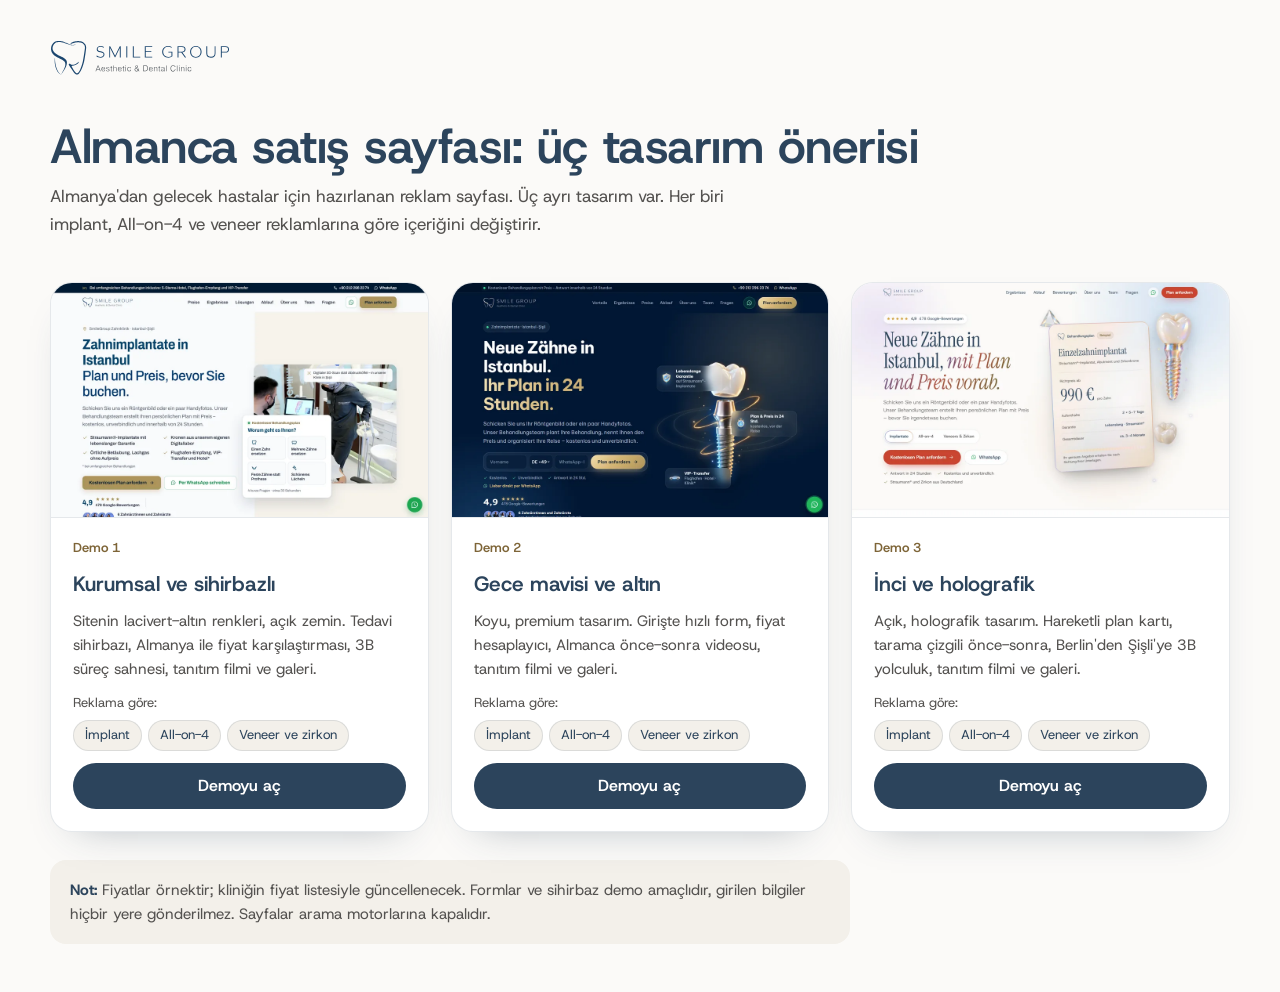
==== index.html @ 8e289e93 "SmileGroup Almanca satış sayfası: 3 demo ve giriş sayfası Co-Authored-By: Claude Opus 5.5 <noreply@a" ====
<!doctype html>
<html lang="tr">
<head>
<meta charset="utf-8">
<meta name="viewport" content="width=device-width, initial-scale=1">
<title>SmileGroup · Almanca satış sayfası demoları</title>
<meta name="robots" content="noindex, nofollow">
<link rel="icon" href="demo/assets/img/favicon.svg" type="image/svg+xml">
<link rel="preconnect" href="https://fonts.googleapis.com">
<link rel="preconnect" href="https://fonts.gstatic.com" crossorigin>
<link rel="stylesheet" href="https://fonts.googleapis.com/css2?family=Host+Grotesk:wght@400;500;600&display=swap">
<style>
:root{--lacivert:#2C445C;--altin:#A58753;--altin-koyu:#7E6538;--bej:#F3F0EA;--zemin:#FBFAF8;--metin:#545250;--cizgi:rgba(44,68,92,.12)}
*{box-sizing:border-box}
body{margin:0;background:var(--zemin);color:var(--metin);font-family:'Host Grotesk','Helvetica Neue',Helvetica,Arial,sans-serif;line-height:1.6}
.sar{width:min(100% - 32px,1180px);margin-inline:auto}
header{padding:40px 0 8px}
header img{width:180px;height:auto;display:block}
h1{margin:36px 0 10px;color:var(--lacivert);font-size:clamp(1.9rem,1.2rem + 2.4vw,3rem);line-height:1.12;font-weight:600;letter-spacing:-.01em}
.giris{max-width:62ch;font-size:1.0625rem;margin:0}
.kartlar{display:grid;grid-template-columns:repeat(3,minmax(0,1fr));gap:22px;margin:44px 0 28px}
.kart{display:flex;flex-direction:column;background:#fff;border:1px solid var(--cizgi);border-radius:22px;overflow:hidden;box-shadow:0 18px 40px -26px rgba(44,68,92,.4);transition:transform .35s cubic-bezier(.2,.8,.2,1),box-shadow .35s}
.kart:hover{transform:translateY(-4px);box-shadow:0 28px 56px -28px rgba(44,68,92,.5)}
.kart>a{display:block}
.kart img{display:block;width:100%;height:auto;aspect-ratio:16/10;object-fit:cover;object-position:top;border-bottom:1px solid var(--cizgi)}
.kart__icerik{display:flex;flex-direction:column;gap:12px;padding:20px 22px 22px;flex:1}
.kart__no{font-size:.8125rem;font-weight:600;color:var(--altin-koyu)}
.kart h2{margin:0;color:var(--lacivert);font-size:1.3rem;line-height:1.25;font-weight:600}
.kart p{margin:0;font-size:.9375rem}
.dugme{display:inline-flex;align-items:center;justify-content:center;gap:8px;margin-top:auto;min-height:46px;padding:10px 18px;border-radius:999px;background:var(--lacivert);color:#fff;text-decoration:none;font-weight:600;transition:background-color .2s}
.dugme:hover{background:#1E3245}
.varyant{display:flex;flex-wrap:wrap;gap:6px;font-size:.8125rem}
.varyant span{width:100%;color:var(--metin)}
.varyant a{padding:4px 11px;border-radius:999px;border:1px solid var(--cizgi);color:var(--lacivert);text-decoration:none;background:var(--bej)}
.varyant a:hover{border-color:var(--altin)}
.not{margin:0 0 48px;padding:18px 20px;border-radius:16px;background:var(--bej);font-size:.9375rem;max-width:80ch}
.not b{color:var(--lacivert)}
@media (max-width:960px){.kartlar{grid-template-columns:1fr;max-width:560px}}
</style>
</head>
<body>
<header class="sar"><img src="demo/assets/img/logo.svg" alt="SmileGroup" width="180" height="36"></header>
<main class="sar">
  <h1>Almanca satış sayfası: üç tasarım önerisi</h1>
  <p class="giris">Almanya'dan gelecek hastalar için hazırlanan reklam sayfası. Üç ayrı tasarım var. Her biri implant, All-on-4 ve veneer reklamlarına göre içeriğini değiştirir.</p>
  <div class="kartlar">
    <article class="kart">
      <a href="demo/" aria-label="Demo 1'i aç"><img src="onizleme/demo-1.webp" alt="Demo 1 açılış ekranı" width="960" height="600"></a>
      <div class="kart__icerik">
        <span class="kart__no">Demo 1</span>
        <h2>Kurumsal ve sihirbazlı</h2>
        <p>Sitenin lacivert-altın renkleri, açık zemin. Tedavi sihirbazı, Almanya ile fiyat karşılaştırması, 3B süreç sahnesi, tanıtım filmi ve galeri.</p>
        <div class="varyant"><span>Reklama göre:</span><a href="demo/?t=implantate">İmplant</a><a href="demo/?t=all-on-4">All-on-4</a><a href="demo/?t=aesthetik">Veneer ve zirkon</a></div>
        <a class="dugme" href="demo/">Demoyu aç</a>
      </div>
    </article>
    <article class="kart">
      <a href="demo-2/" aria-label="Demo 2'yi aç"><img src="onizleme/demo-2.webp" alt="Demo 2 açılış ekranı" width="960" height="600"></a>
      <div class="kart__icerik">
        <span class="kart__no">Demo 2</span>
        <h2>Gece mavisi ve altın</h2>
        <p>Koyu, premium tasarım. Girişte hızlı form, fiyat hesaplayıcı, Almanca önce-sonra videosu, tanıtım filmi ve galeri.</p>
        <div class="varyant"><span>Reklama göre:</span><a href="demo-2/?t=implantate">İmplant</a><a href="demo-2/?t=all-on-4">All-on-4</a><a href="demo-2/?t=aesthetik">Veneer ve zirkon</a></div>
        <a class="dugme" href="demo-2/">Demoyu aç</a>
      </div>
    </article>
    <article class="kart">
      <a href="demo-3/" aria-label="Demo 3'ü aç"><img src="onizleme/demo-3.webp" alt="Demo 3 açılış ekranı" width="960" height="600"></a>
      <div class="kart__icerik">
        <span class="kart__no">Demo 3</span>
        <h2>İnci ve holografik</h2>
        <p>Açık, holografik tasarım. Hareketli plan kartı, tarama çizgili önce-sonra, Berlin'den Şişli'ye 3B yolculuk, tanıtım filmi ve galeri.</p>
        <div class="varyant"><span>Reklama göre:</span><a href="demo-3/?t=implantate">İmplant</a><a href="demo-3/?t=all-on-4">All-on-4</a><a href="demo-3/?t=aesthetik">Veneer ve zirkon</a></div>
        <a class="dugme" href="demo-3/">Demoyu aç</a>
      </div>
    </article>
  </div>
  <p class="not"><b>Not:</b> Fiyatlar örnektir; kliniğin fiyat listesiyle güncellenecek. Formlar ve sihirbaz demo amaçlıdır, girilen bilgiler hiçbir yere gönderilmez. Sayfalar arama motorlarına kapalıdır.</p>
</main>
</body>
</html>
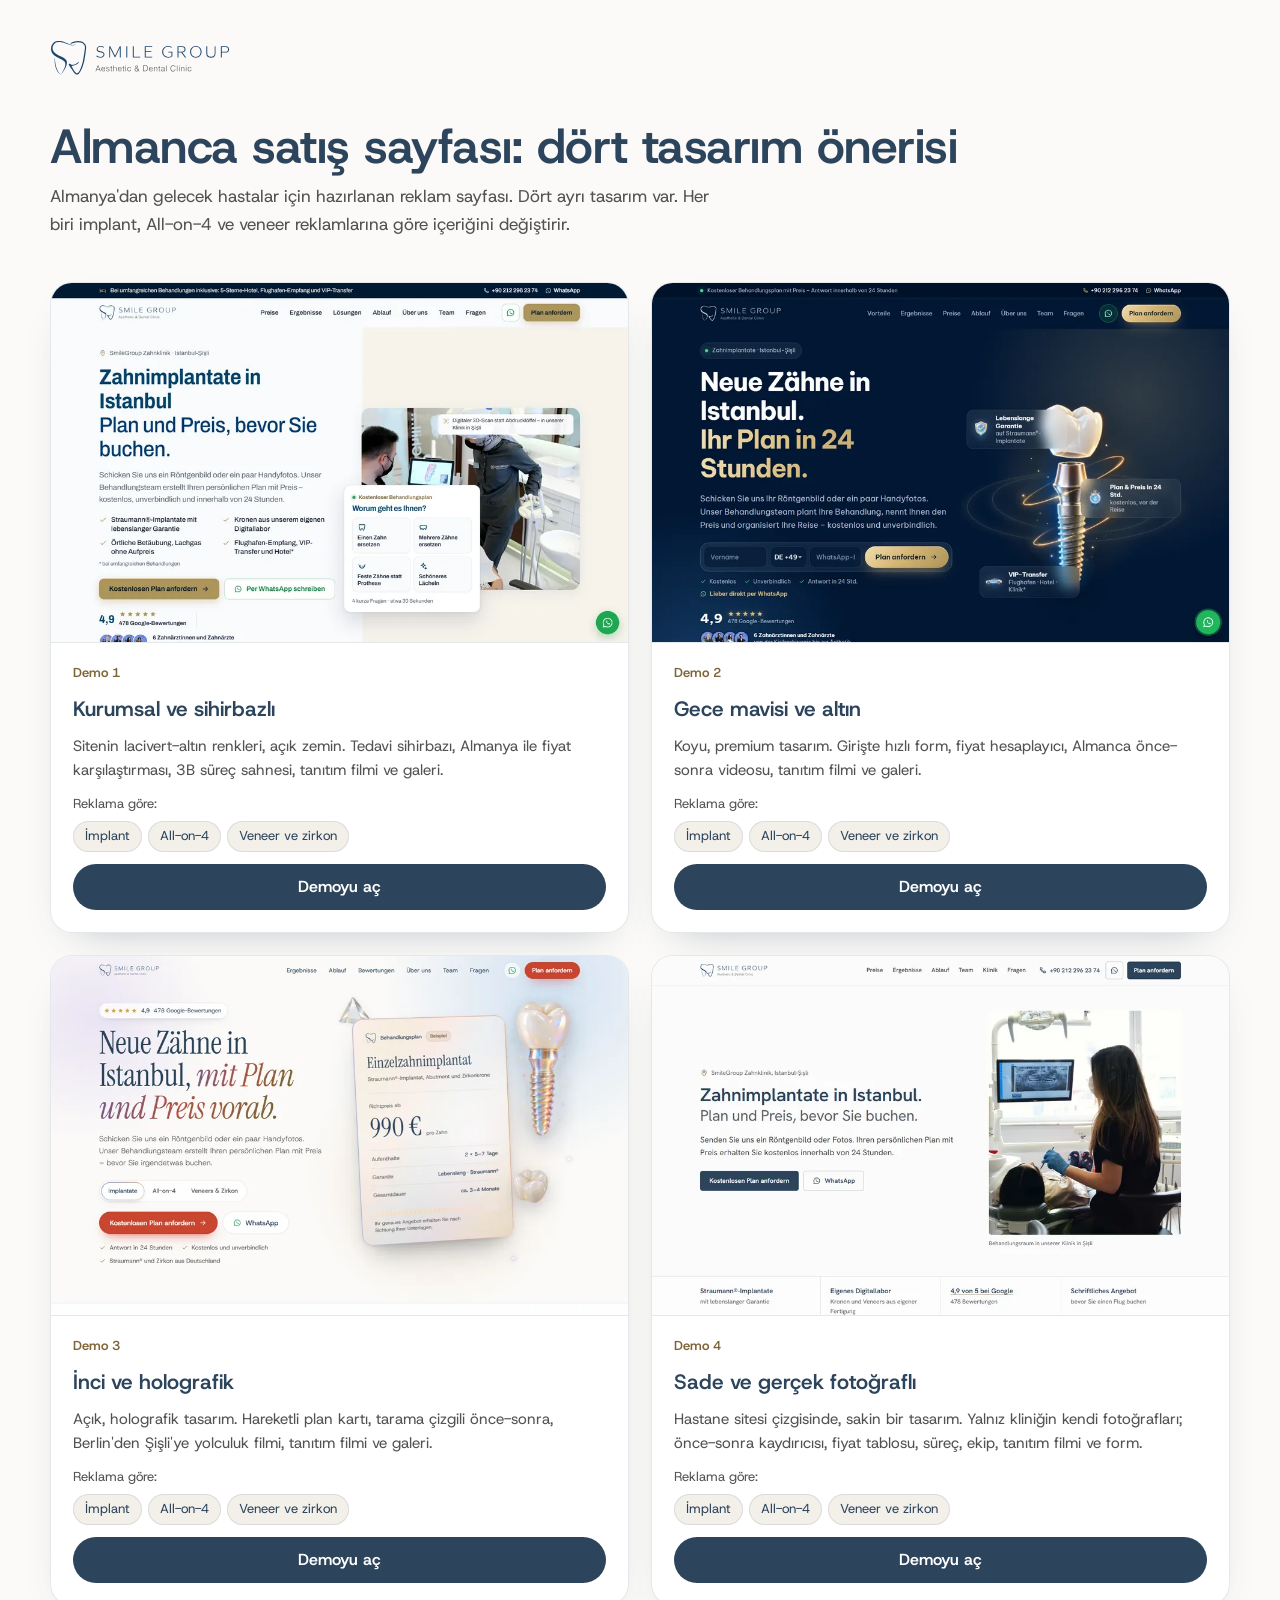
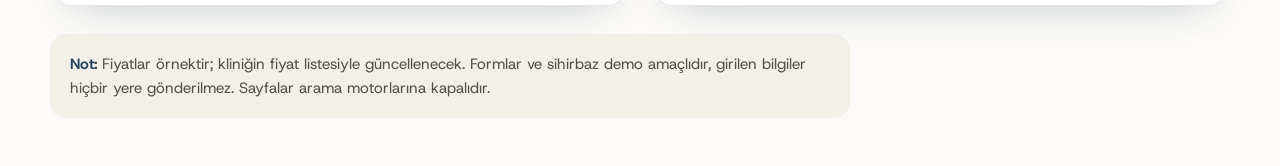
==== commit 89e2fd66: "Demo 4: gerçek fotoğraflı sade sürüm, giriş sayfasına dördüncü kart Müşteri ilk üç demoyu "çok suni"" ====
--- a/index.html
+++ b/index.html
@@ -18,7 +18,7 @@
 header img{width:180px;height:auto;display:block}
 h1{margin:36px 0 10px;color:var(--lacivert);font-size:clamp(1.9rem,1.2rem + 2.4vw,3rem);line-height:1.12;font-weight:600;letter-spacing:-.01em}
 .giris{max-width:62ch;font-size:1.0625rem;margin:0}
-.kartlar{display:grid;grid-template-columns:repeat(3,minmax(0,1fr));gap:22px;margin:44px 0 28px}
+.kartlar{display:grid;grid-template-columns:repeat(2,minmax(0,1fr));gap:22px;margin:44px 0 28px}
 .kart{display:flex;flex-direction:column;background:#fff;border:1px solid var(--cizgi);border-radius:22px;overflow:hidden;box-shadow:0 18px 40px -26px rgba(44,68,92,.4);transition:transform .35s cubic-bezier(.2,.8,.2,1),box-shadow .35s}
 .kart:hover{transform:translateY(-4px);box-shadow:0 28px 56px -28px rgba(44,68,92,.5)}
 .kart>a{display:block}
@@ -41,8 +41,8 @@
 <body>
 <header class="sar"><img src="demo/assets/img/logo.svg" alt="SmileGroup" width="180" height="36"></header>
 <main class="sar">
-  <h1>Almanca satış sayfası: üç tasarım önerisi</h1>
-  <p class="giris">Almanya'dan gelecek hastalar için hazırlanan reklam sayfası. Üç ayrı tasarım var. Her biri implant, All-on-4 ve veneer reklamlarına göre içeriğini değiştirir.</p>
+  <h1>Almanca satış sayfası: dört tasarım önerisi</h1>
+  <p class="giris">Almanya'dan gelecek hastalar için hazırlanan reklam sayfası. Dört ayrı tasarım var. Her biri implant, All-on-4 ve veneer reklamlarına göre içeriğini değiştirir.</p>
   <div class="kartlar">
     <article class="kart">
       <a href="demo/" aria-label="Demo 1'i aç"><img src="onizleme/demo-1.webp" alt="Demo 1 açılış ekranı" width="960" height="600"></a>
@@ -69,9 +69,19 @@
       <div class="kart__icerik">
         <span class="kart__no">Demo 3</span>
         <h2>İnci ve holografik</h2>
-        <p>Açık, holografik tasarım. Hareketli plan kartı, tarama çizgili önce-sonra, Berlin'den Şişli'ye 3B yolculuk, tanıtım filmi ve galeri.</p>
+        <p>Açık, holografik tasarım. Hareketli plan kartı, tarama çizgili önce-sonra, Berlin'den Şişli'ye yolculuk filmi, tanıtım filmi ve galeri.</p>
         <div class="varyant"><span>Reklama göre:</span><a href="demo-3/?t=implantate">İmplant</a><a href="demo-3/?t=all-on-4">All-on-4</a><a href="demo-3/?t=aesthetik">Veneer ve zirkon</a></div>
         <a class="dugme" href="demo-3/">Demoyu aç</a>
+      </div>
+    </article>
+    <article class="kart">
+      <a href="demo-4/" aria-label="Demo 4'ü aç"><img src="onizleme/demo-4.webp" alt="Demo 4 açılış ekranı" width="960" height="600"></a>
+      <div class="kart__icerik">
+        <span class="kart__no">Demo 4</span>
+        <h2>Sade ve gerçek fotoğraflı</h2>
+        <p>Hastane sitesi çizgisinde, sakin bir tasarım. Yalnız kliniğin kendi fotoğrafları; önce-sonra kaydırıcısı, fiyat tablosu, süreç, ekip, tanıtım filmi ve form.</p>
+        <div class="varyant"><span>Reklama göre:</span><a href="demo-4/?t=implantate">İmplant</a><a href="demo-4/?t=all-on-4">All-on-4</a><a href="demo-4/?t=aesthetik">Veneer ve zirkon</a></div>
+        <a class="dugme" href="demo-4/">Demoyu aç</a>
       </div>
     </article>
   </div>
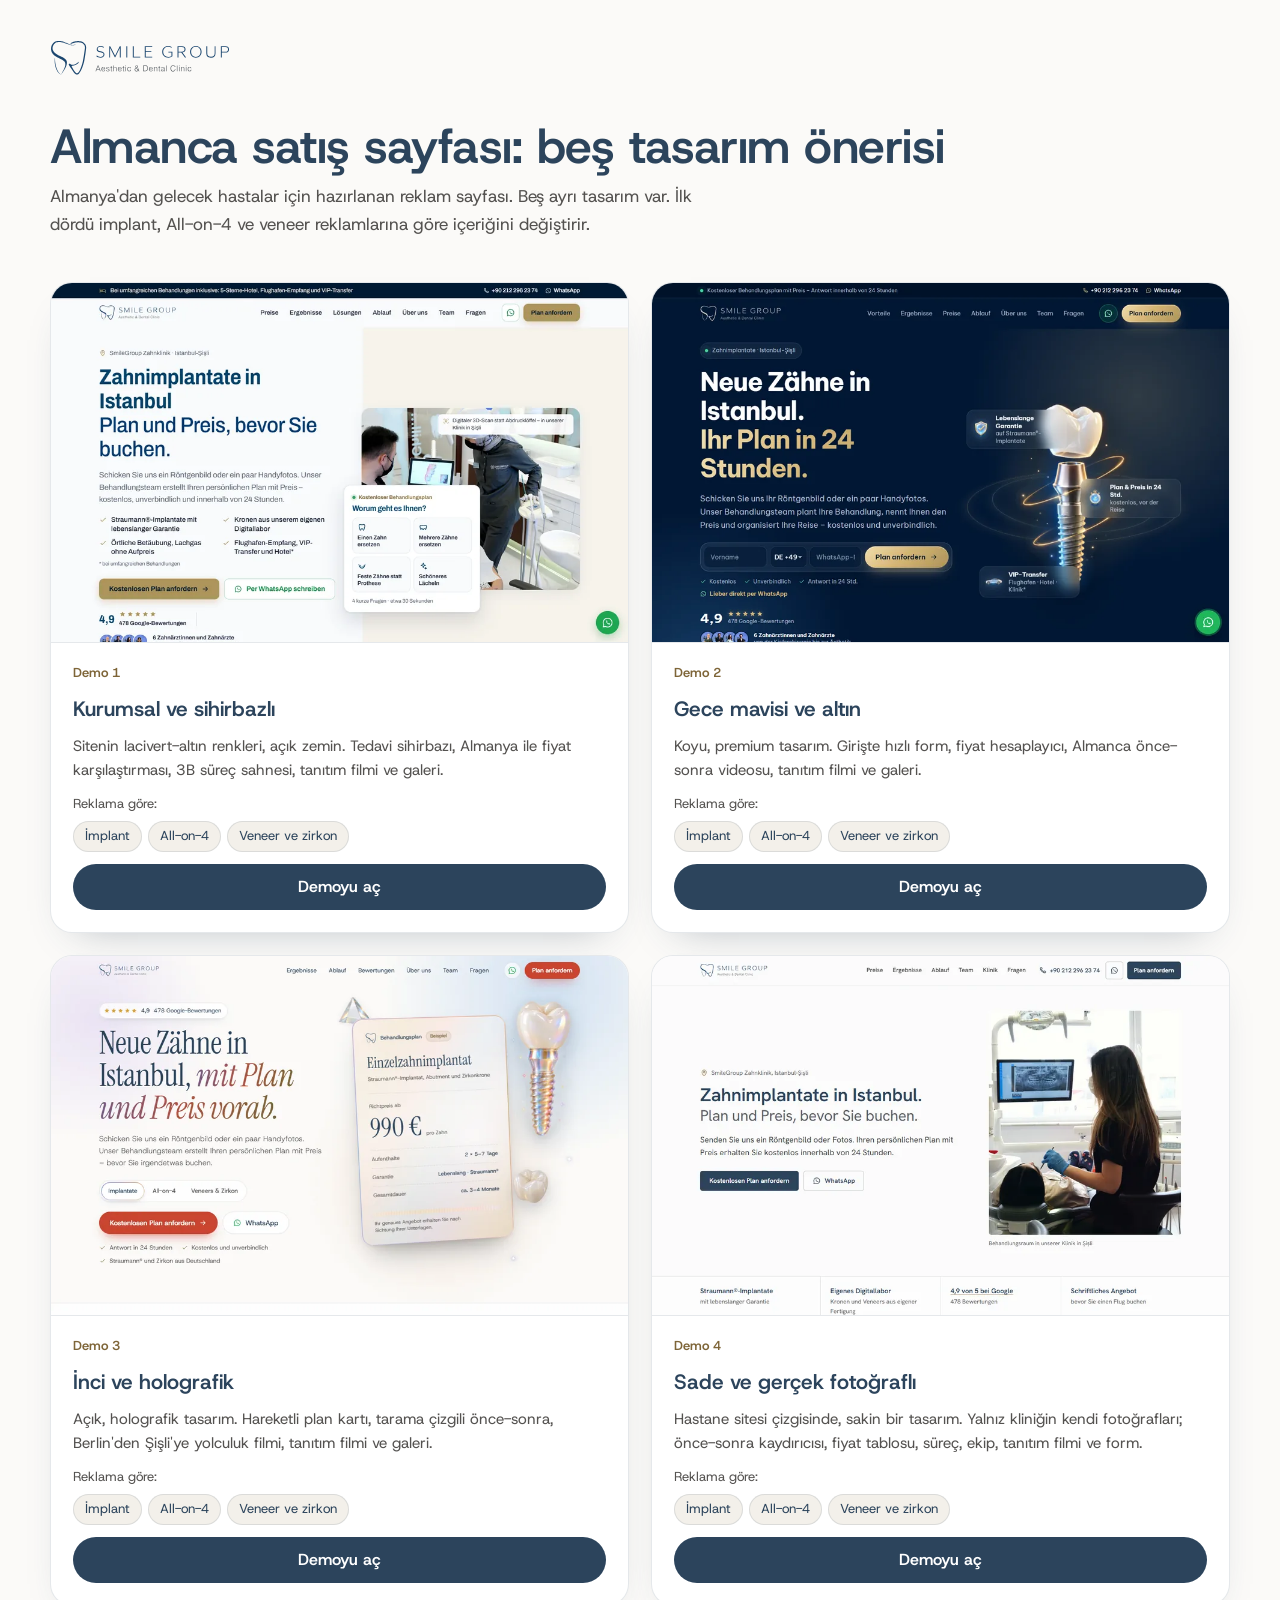
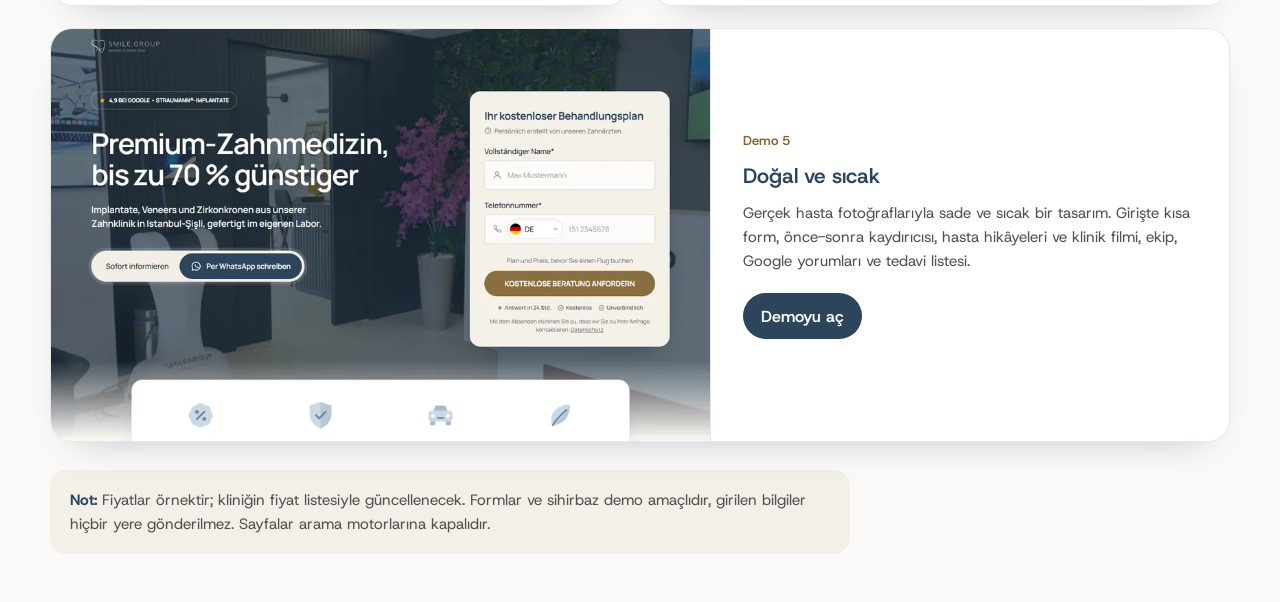
==== commit addf0bcf: "Demo 5: gerçek fotoğraflı doğal sürüm, giriş sayfasına beşinci kart Co-Authored-By: Claude Opus 5.5 " ====
--- a/index.html
+++ b/index.html
@@ -35,14 +35,22 @@
 .varyant a:hover{border-color:var(--altin)}
 .not{margin:0 0 48px;padding:18px 20px;border-radius:16px;background:var(--bej);font-size:.9375rem;max-width:80ch}
 .not b{color:var(--lacivert)}
+.kart--genis{grid-column:1/-1}
+@media (min-width:961px){
+  .kart--genis{flex-direction:row;align-items:stretch}
+  .kart--genis>a{flex:0 0 56%}
+  .kart--genis img{border-bottom:0;border-right:1px solid var(--cizgi)}
+  .kart--genis .kart__icerik{justify-content:center;padding:28px 32px}
+  .kart--genis .dugme{margin-top:8px;align-self:flex-start}
+}
 @media (max-width:960px){.kartlar{grid-template-columns:1fr;max-width:560px}}
 </style>
 </head>
 <body>
 <header class="sar"><img src="demo/assets/img/logo.svg" alt="SmileGroup" width="180" height="36"></header>
 <main class="sar">
-  <h1>Almanca satış sayfası: dört tasarım önerisi</h1>
-  <p class="giris">Almanya'dan gelecek hastalar için hazırlanan reklam sayfası. Dört ayrı tasarım var. Her biri implant, All-on-4 ve veneer reklamlarına göre içeriğini değiştirir.</p>
+  <h1>Almanca satış sayfası: beş tasarım önerisi</h1>
+  <p class="giris">Almanya'dan gelecek hastalar için hazırlanan reklam sayfası. Beş ayrı tasarım var. İlk dördü implant, All-on-4 ve veneer reklamlarına göre içeriğini değiştirir.</p>
   <div class="kartlar">
     <article class="kart">
       <a href="demo/" aria-label="Demo 1'i aç"><img src="onizleme/demo-1.webp" alt="Demo 1 açılış ekranı" width="960" height="600"></a>
@@ -84,6 +92,15 @@
         <a class="dugme" href="demo-4/">Demoyu aç</a>
       </div>
     </article>
+    <article class="kart kart--genis">
+      <a href="demo-5/" aria-label="Demo 5'i aç"><img src="onizleme/demo-5.webp" alt="Demo 5 açılış ekranı" width="960" height="600"></a>
+      <div class="kart__icerik">
+        <span class="kart__no">Demo 5</span>
+        <h2>Doğal ve sıcak</h2>
+        <p>Gerçek hasta fotoğraflarıyla sade ve sıcak bir tasarım. Girişte kısa form, önce-sonra kaydırıcısı, hasta hikâyeleri ve klinik filmi, ekip, Google yorumları ve tedavi listesi.</p>
+        <a class="dugme" href="demo-5/">Demoyu aç</a>
+      </div>
+    </article>
   </div>
   <p class="not"><b>Not:</b> Fiyatlar örnektir; kliniğin fiyat listesiyle güncellenecek. Formlar ve sihirbaz demo amaçlıdır, girilen bilgiler hiçbir yere gönderilmez. Sayfalar arama motorlarına kapalıdır.</p>
 </main>
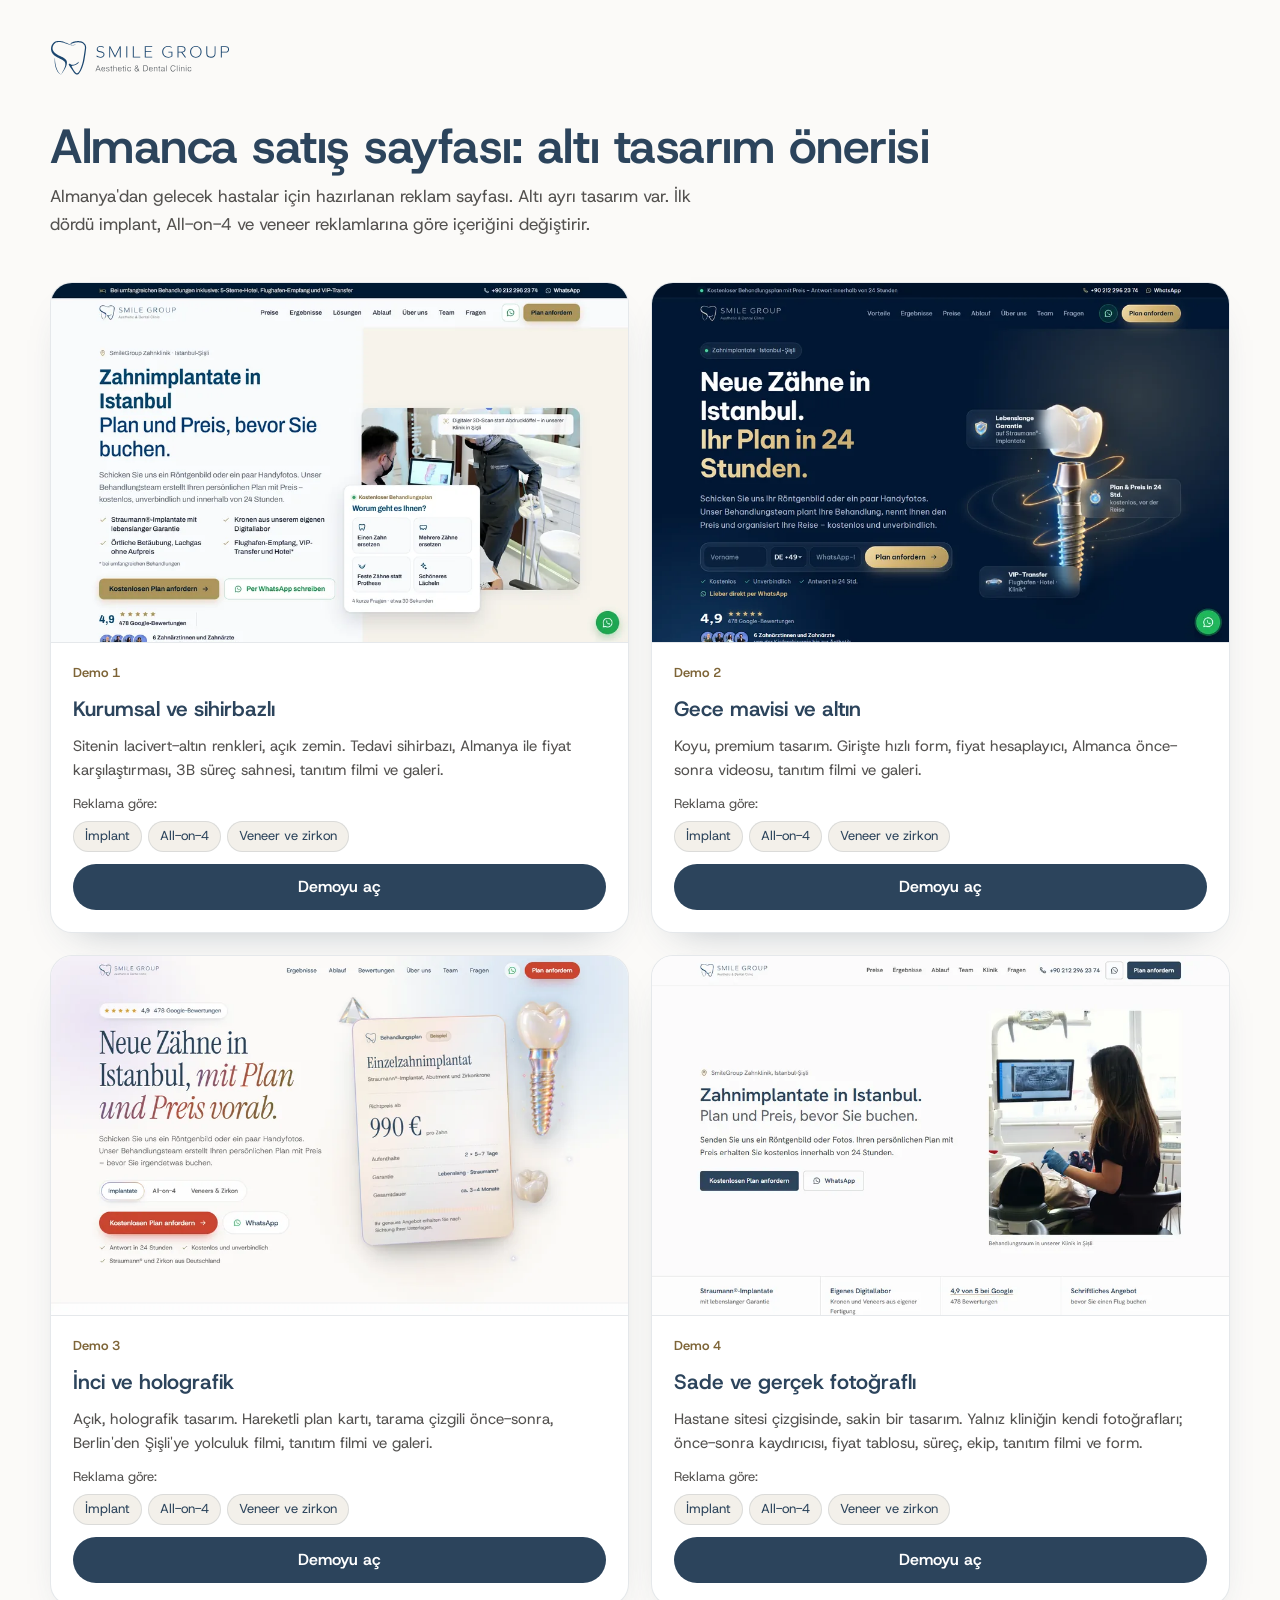
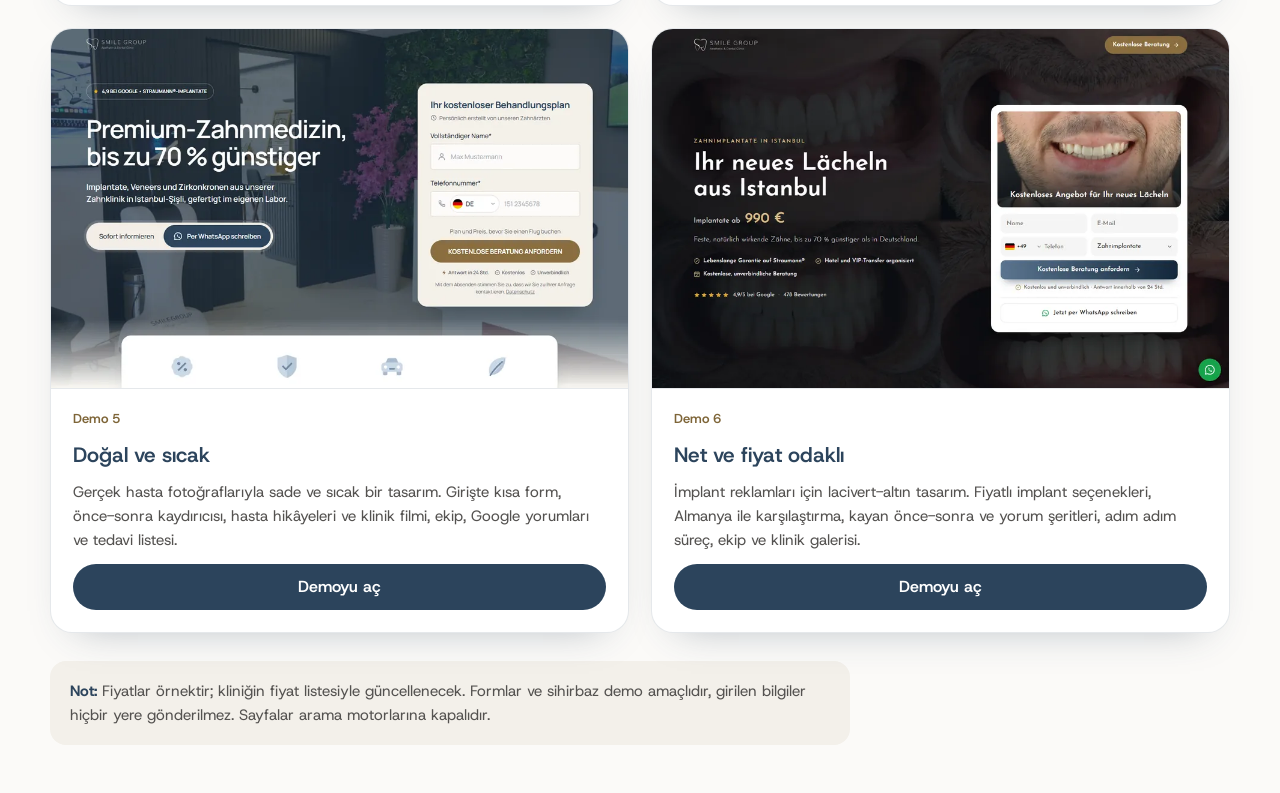
==== commit 7b4b8529: "Demo 6: net ve fiyat odaklı sürüm, giriş sayfası altı kartla 2x3 Co-Authored-By: Claude Opus 5.5 <no" ====
--- a/index.html
+++ b/index.html
@@ -35,22 +35,14 @@
 .varyant a:hover{border-color:var(--altin)}
 .not{margin:0 0 48px;padding:18px 20px;border-radius:16px;background:var(--bej);font-size:.9375rem;max-width:80ch}
 .not b{color:var(--lacivert)}
-.kart--genis{grid-column:1/-1}
-@media (min-width:961px){
-  .kart--genis{flex-direction:row;align-items:stretch}
-  .kart--genis>a{flex:0 0 56%}
-  .kart--genis img{border-bottom:0;border-right:1px solid var(--cizgi)}
-  .kart--genis .kart__icerik{justify-content:center;padding:28px 32px}
-  .kart--genis .dugme{margin-top:8px;align-self:flex-start}
-}
 @media (max-width:960px){.kartlar{grid-template-columns:1fr;max-width:560px}}
 </style>
 </head>
 <body>
 <header class="sar"><img src="demo/assets/img/logo.svg" alt="SmileGroup" width="180" height="36"></header>
 <main class="sar">
-  <h1>Almanca satış sayfası: beş tasarım önerisi</h1>
-  <p class="giris">Almanya'dan gelecek hastalar için hazırlanan reklam sayfası. Beş ayrı tasarım var. İlk dördü implant, All-on-4 ve veneer reklamlarına göre içeriğini değiştirir.</p>
+  <h1>Almanca satış sayfası: altı tasarım önerisi</h1>
+  <p class="giris">Almanya'dan gelecek hastalar için hazırlanan reklam sayfası. Altı ayrı tasarım var. İlk dördü implant, All-on-4 ve veneer reklamlarına göre içeriğini değiştirir.</p>
   <div class="kartlar">
     <article class="kart">
       <a href="demo/" aria-label="Demo 1'i aç"><img src="onizleme/demo-1.webp" alt="Demo 1 açılış ekranı" width="960" height="600"></a>
@@ -92,7 +84,7 @@
         <a class="dugme" href="demo-4/">Demoyu aç</a>
       </div>
     </article>
-    <article class="kart kart--genis">
+    <article class="kart">
       <a href="demo-5/" aria-label="Demo 5'i aç"><img src="onizleme/demo-5.webp" alt="Demo 5 açılış ekranı" width="960" height="600"></a>
       <div class="kart__icerik">
         <span class="kart__no">Demo 5</span>
@@ -101,6 +93,15 @@
         <a class="dugme" href="demo-5/">Demoyu aç</a>
       </div>
     </article>
+    <article class="kart">
+      <a href="demo-6/" aria-label="Demo 6'yı aç"><img src="onizleme/demo-6.webp" alt="Demo 6 açılış ekranı" width="960" height="600"></a>
+      <div class="kart__icerik">
+        <span class="kart__no">Demo 6</span>
+        <h2>Net ve fiyat odaklı</h2>
+        <p>İmplant reklamları için lacivert-altın tasarım. Fiyatlı implant seçenekleri, Almanya ile karşılaştırma, kayan önce-sonra ve yorum şeritleri, adım adım süreç, ekip ve klinik galerisi.</p>
+        <a class="dugme" href="demo-6/">Demoyu aç</a>
+      </div>
+    </article>
   </div>
   <p class="not"><b>Not:</b> Fiyatlar örnektir; kliniğin fiyat listesiyle güncellenecek. Formlar ve sihirbaz demo amaçlıdır, girilen bilgiler hiçbir yere gönderilmez. Sayfalar arama motorlarına kapalıdır.</p>
 </main>
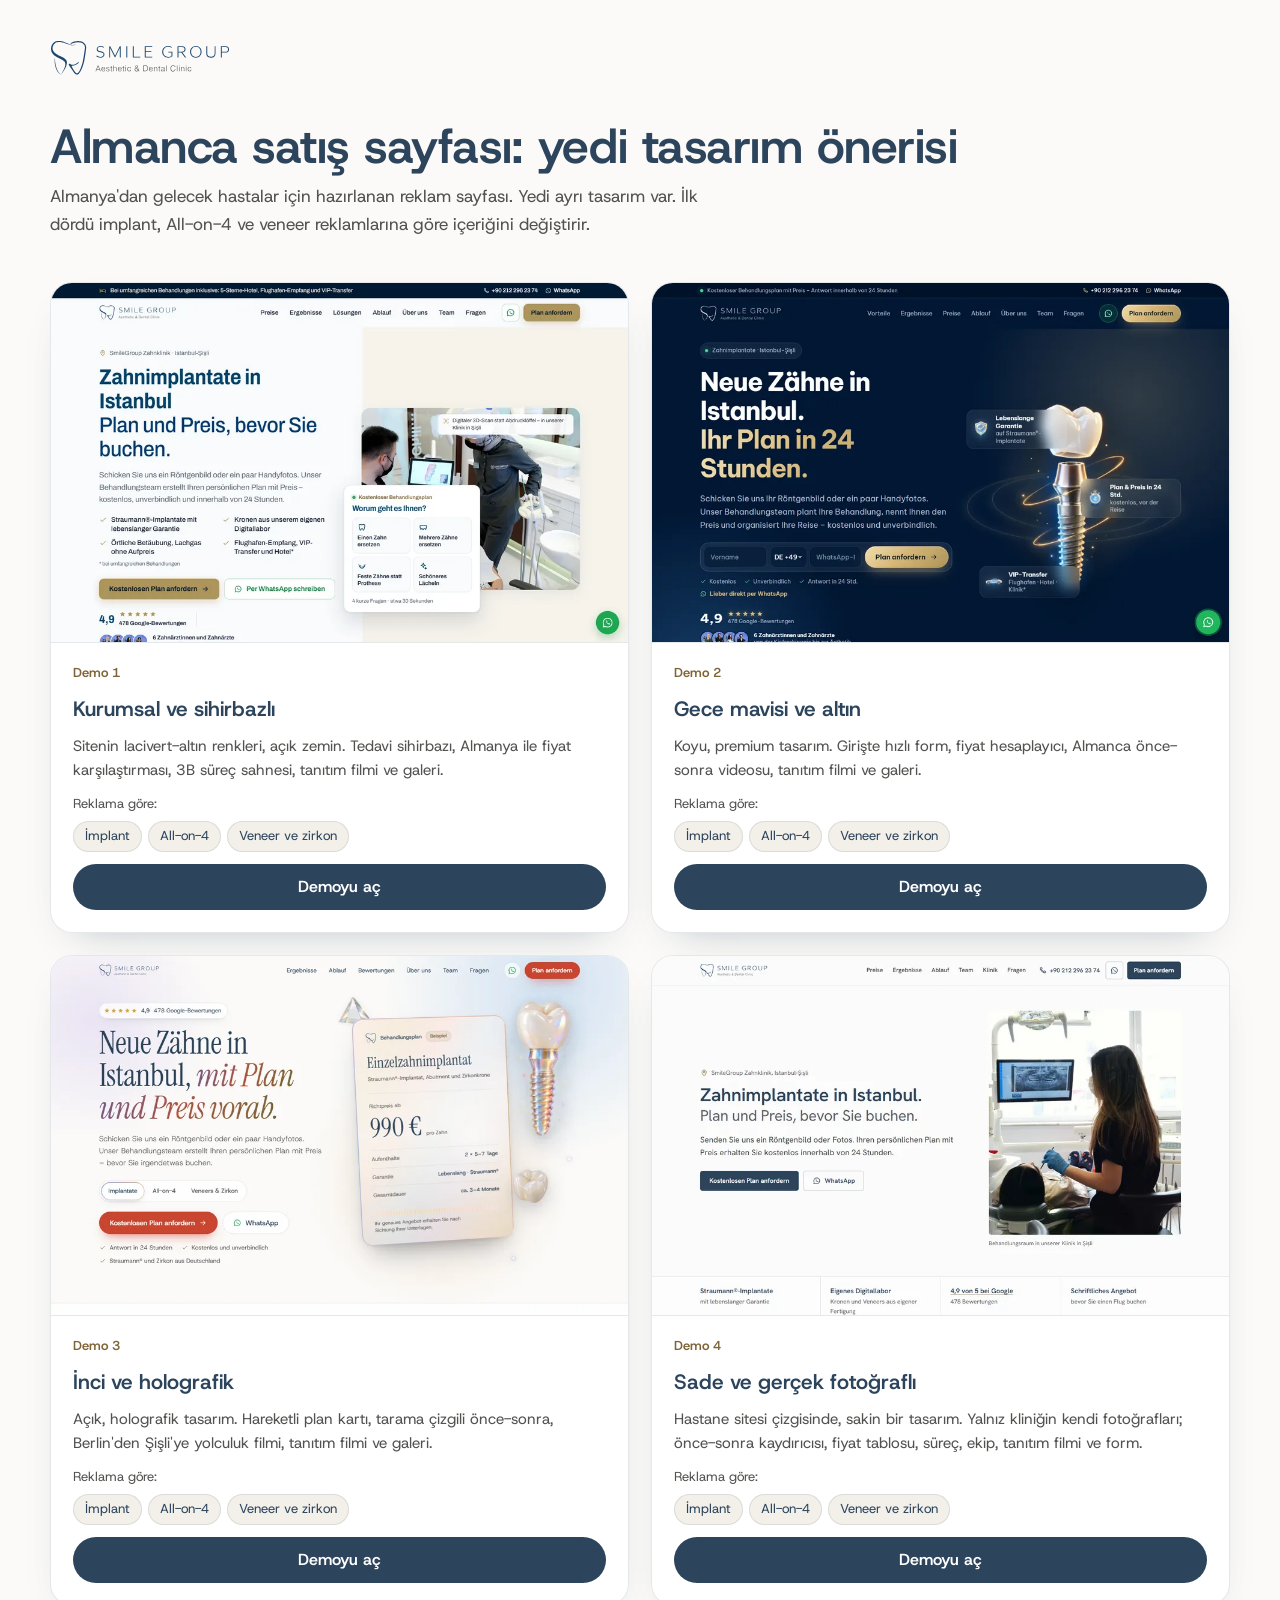
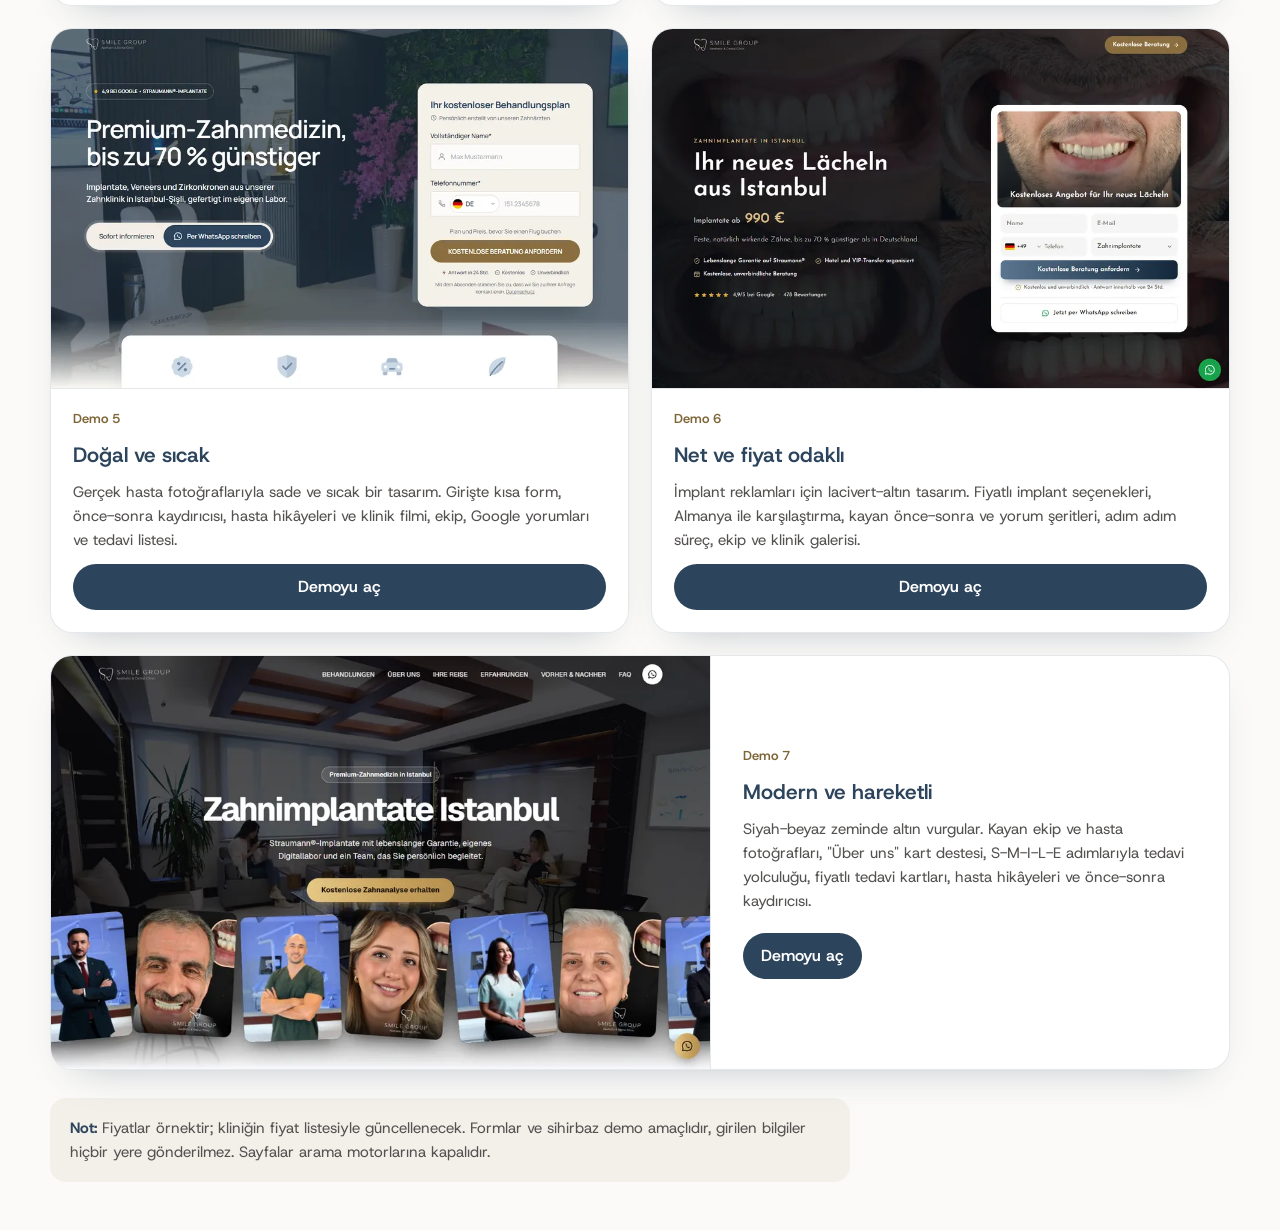
==== commit 19241211: "Demo 7: modern sürüm, giriş sayfasına yedinci kart Co-Authored-By: Claude Opus 5.5 <noreply@anthropi" ====
--- a/index.html
+++ b/index.html
@@ -35,14 +35,22 @@
 .varyant a:hover{border-color:var(--altin)}
 .not{margin:0 0 48px;padding:18px 20px;border-radius:16px;background:var(--bej);font-size:.9375rem;max-width:80ch}
 .not b{color:var(--lacivert)}
+.kart--genis{grid-column:1/-1}
+@media (min-width:961px){
+  .kart--genis{flex-direction:row;align-items:stretch}
+  .kart--genis>a{flex:0 0 56%}
+  .kart--genis img{border-bottom:0;border-right:1px solid var(--cizgi)}
+  .kart--genis .kart__icerik{justify-content:center;padding:28px 32px}
+  .kart--genis .dugme{margin-top:8px;align-self:flex-start}
+}
 @media (max-width:960px){.kartlar{grid-template-columns:1fr;max-width:560px}}
 </style>
 </head>
 <body>
 <header class="sar"><img src="demo/assets/img/logo.svg" alt="SmileGroup" width="180" height="36"></header>
 <main class="sar">
-  <h1>Almanca satış sayfası: altı tasarım önerisi</h1>
-  <p class="giris">Almanya'dan gelecek hastalar için hazırlanan reklam sayfası. Altı ayrı tasarım var. İlk dördü implant, All-on-4 ve veneer reklamlarına göre içeriğini değiştirir.</p>
+  <h1>Almanca satış sayfası: yedi tasarım önerisi</h1>
+  <p class="giris">Almanya'dan gelecek hastalar için hazırlanan reklam sayfası. Yedi ayrı tasarım var. İlk dördü implant, All-on-4 ve veneer reklamlarına göre içeriğini değiştirir.</p>
   <div class="kartlar">
     <article class="kart">
       <a href="demo/" aria-label="Demo 1'i aç"><img src="onizleme/demo-1.webp" alt="Demo 1 açılış ekranı" width="960" height="600"></a>
@@ -102,6 +110,15 @@
         <a class="dugme" href="demo-6/">Demoyu aç</a>
       </div>
     </article>
+    <article class="kart kart--genis">
+      <a href="demo-7/" aria-label="Demo 7'yi aç"><img src="onizleme/demo-7.webp" alt="Demo 7 açılış ekranı" width="960" height="600"></a>
+      <div class="kart__icerik">
+        <span class="kart__no">Demo 7</span>
+        <h2>Modern ve hareketli</h2>
+        <p>Siyah-beyaz zeminde altın vurgular. Kayan ekip ve hasta fotoğrafları, "Über uns" kart destesi, S-M-I-L-E adımlarıyla tedavi yolculuğu, fiyatlı tedavi kartları, hasta hikâyeleri ve önce-sonra kaydırıcısı.</p>
+        <a class="dugme" href="demo-7/">Demoyu aç</a>
+      </div>
+    </article>
   </div>
   <p class="not"><b>Not:</b> Fiyatlar örnektir; kliniğin fiyat listesiyle güncellenecek. Formlar ve sihirbaz demo amaçlıdır, girilen bilgiler hiçbir yere gönderilmez. Sayfalar arama motorlarına kapalıdır.</p>
 </main>
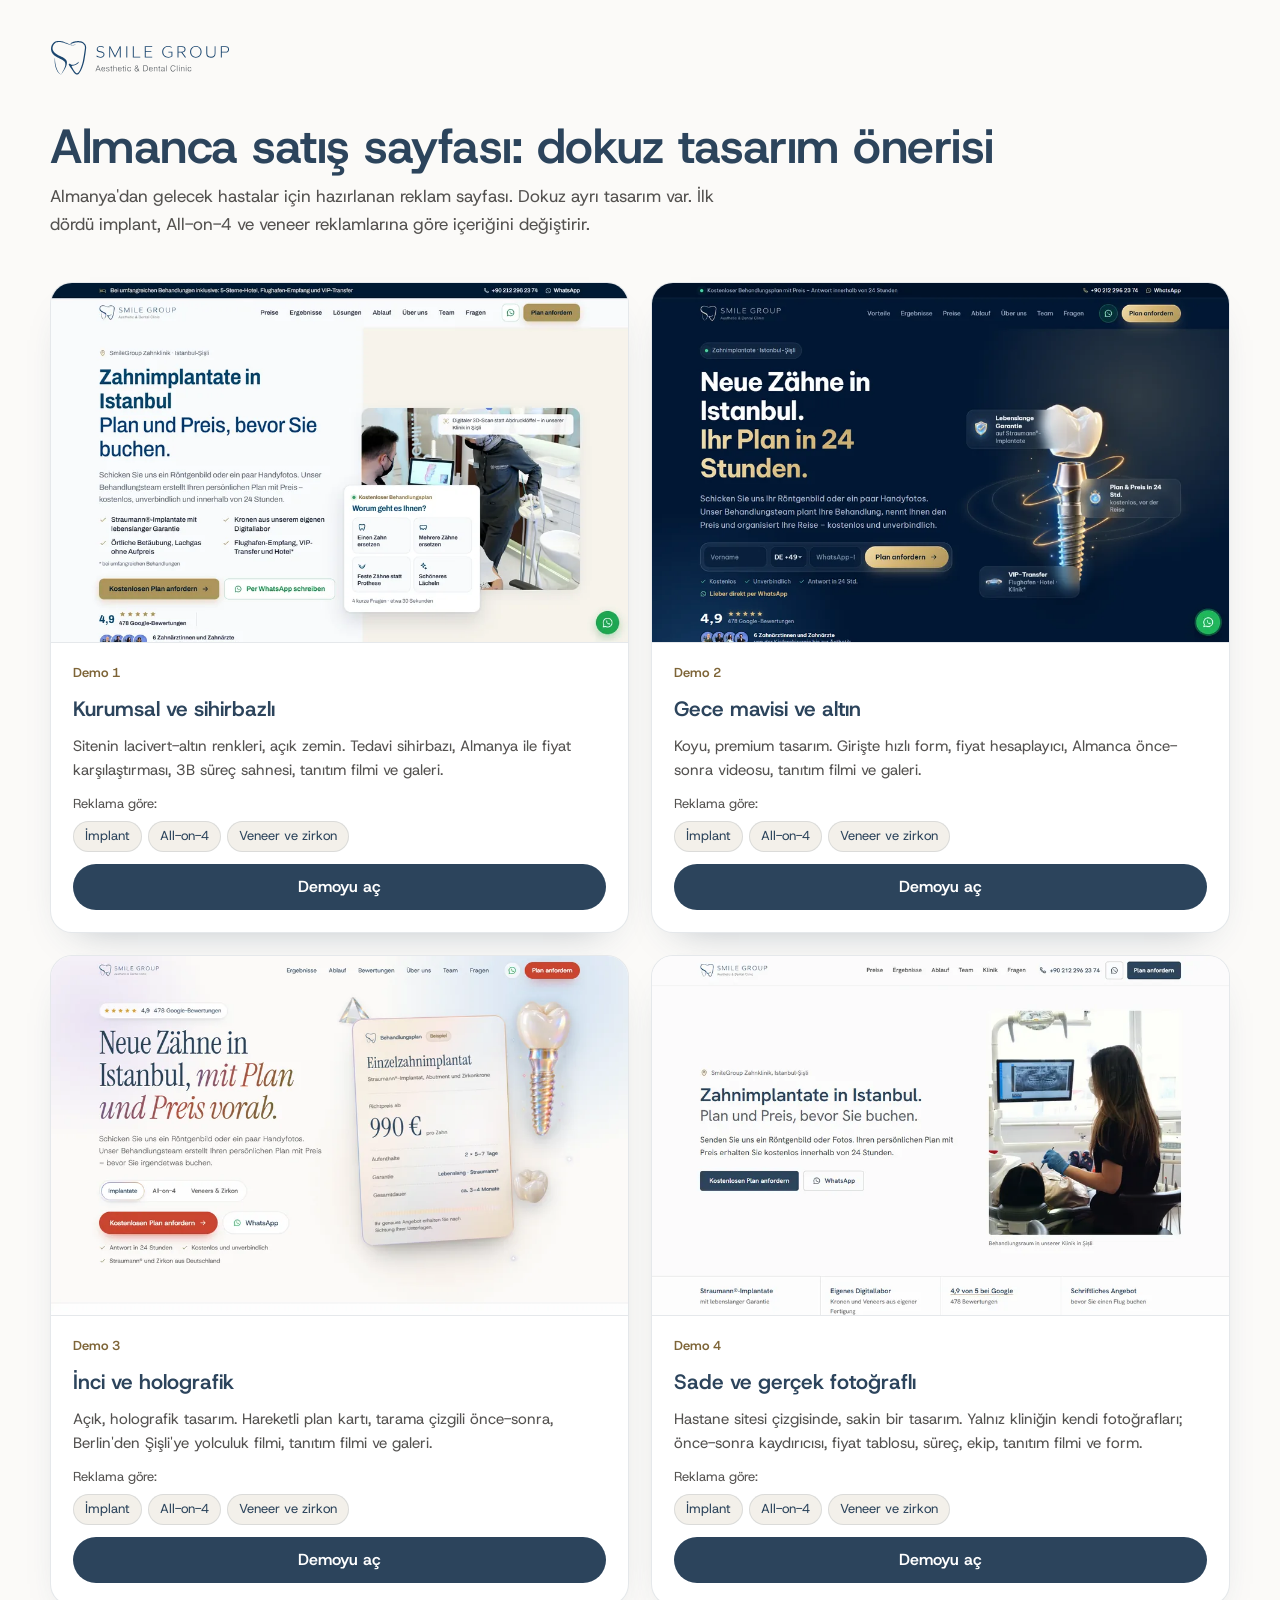
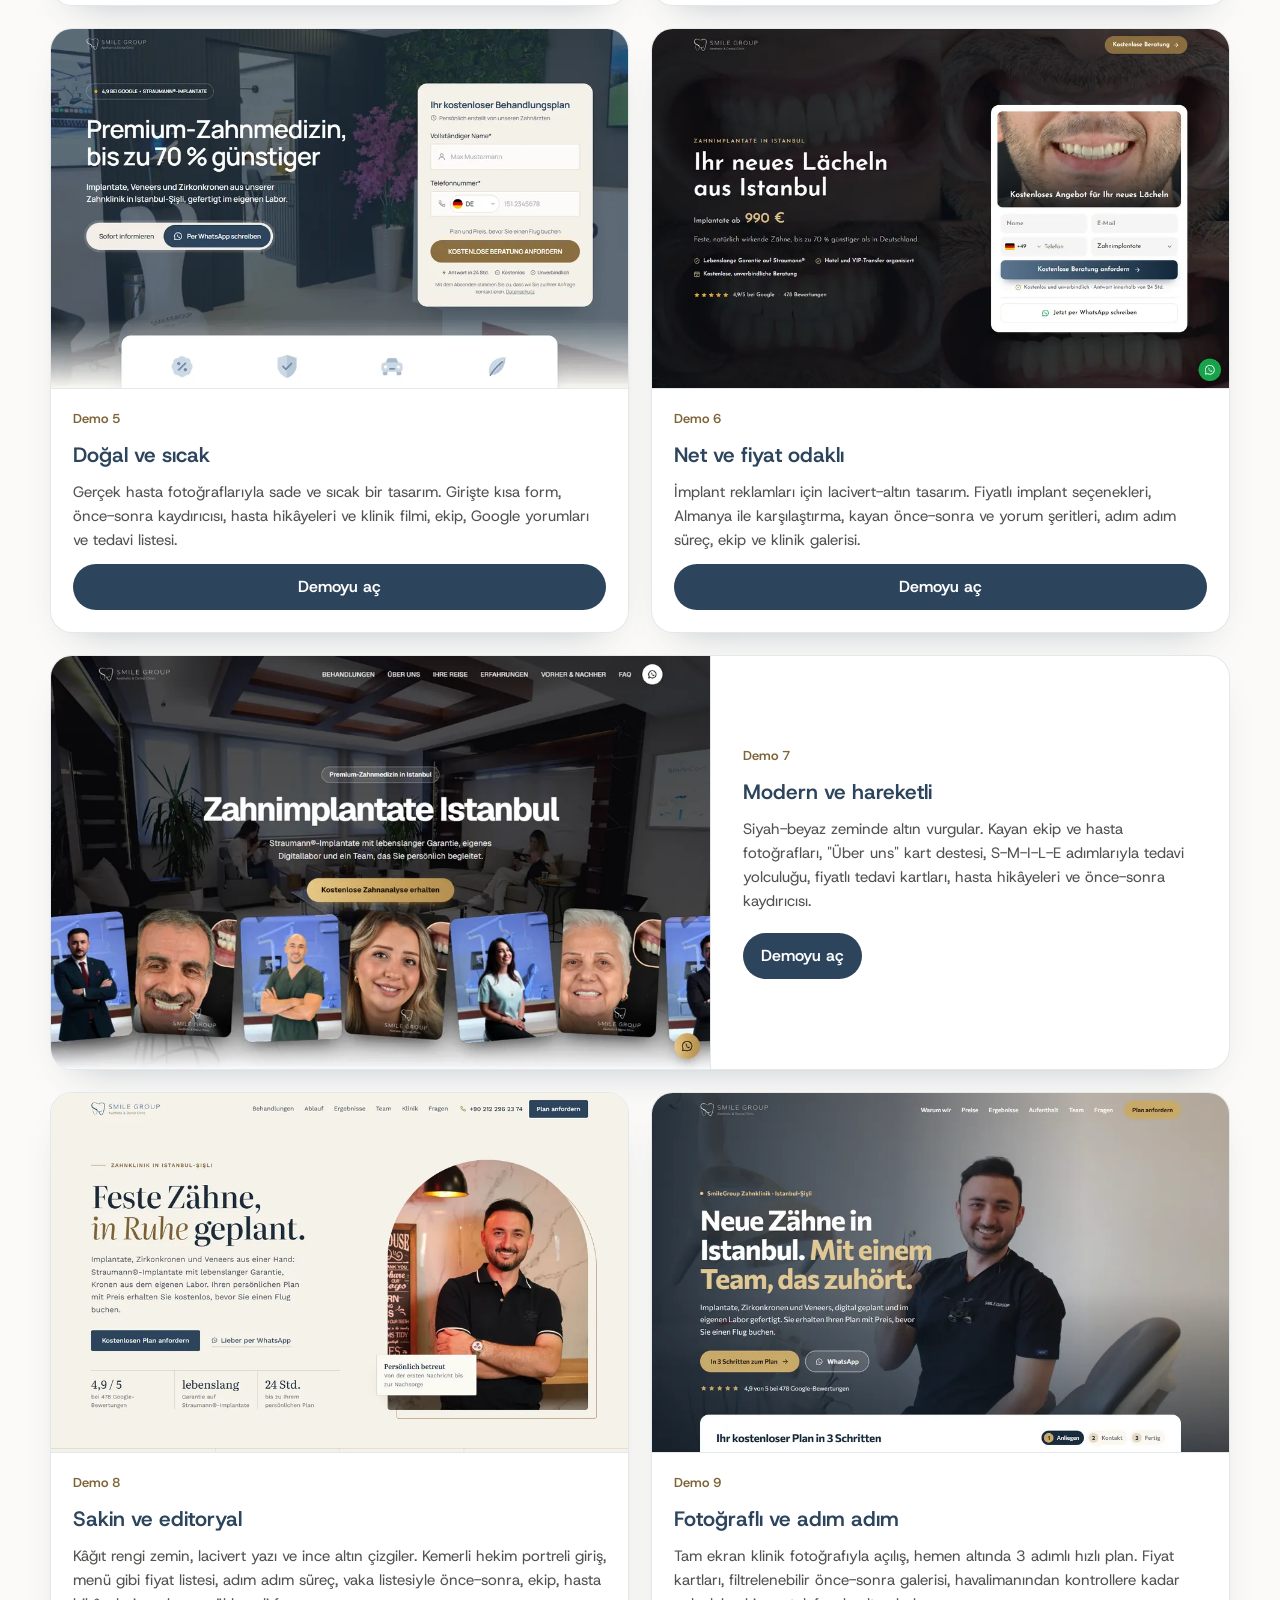
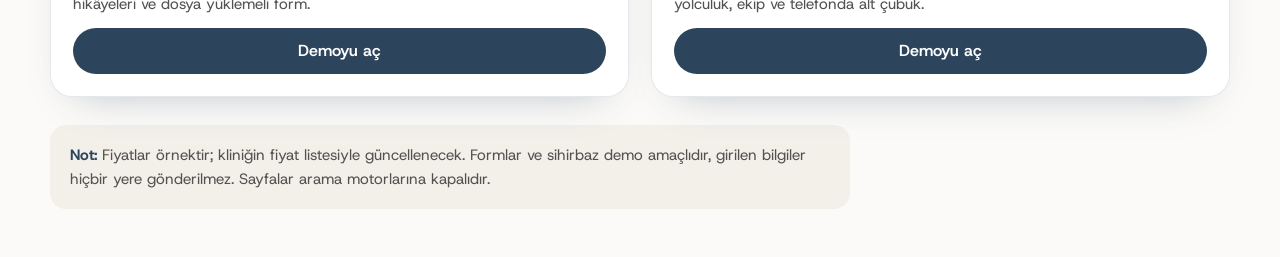
==== commit 5b27b565: "Demo 8 ve 9: sakin editoryal ve fotoğraflı sürüm, giriş sayfası dokuz kartla Co-Authored-By: Claude " ====
--- a/index.html
+++ b/index.html
@@ -49,8 +49,8 @@
 <body>
 <header class="sar"><img src="demo/assets/img/logo.svg" alt="SmileGroup" width="180" height="36"></header>
 <main class="sar">
-  <h1>Almanca satış sayfası: yedi tasarım önerisi</h1>
-  <p class="giris">Almanya'dan gelecek hastalar için hazırlanan reklam sayfası. Yedi ayrı tasarım var. İlk dördü implant, All-on-4 ve veneer reklamlarına göre içeriğini değiştirir.</p>
+  <h1>Almanca satış sayfası: dokuz tasarım önerisi</h1>
+  <p class="giris">Almanya'dan gelecek hastalar için hazırlanan reklam sayfası. Dokuz ayrı tasarım var. İlk dördü implant, All-on-4 ve veneer reklamlarına göre içeriğini değiştirir.</p>
   <div class="kartlar">
     <article class="kart">
       <a href="demo/" aria-label="Demo 1'i aç"><img src="onizleme/demo-1.webp" alt="Demo 1 açılış ekranı" width="960" height="600"></a>
@@ -119,6 +119,24 @@
         <a class="dugme" href="demo-7/">Demoyu aç</a>
       </div>
     </article>
+    <article class="kart">
+      <a href="demo-8/" aria-label="Demo 8'i aç"><img src="onizleme/demo-8.webp" alt="Demo 8 açılış ekranı" width="960" height="600"></a>
+      <div class="kart__icerik">
+        <span class="kart__no">Demo 8</span>
+        <h2>Sakin ve editoryal</h2>
+        <p>Kâğıt rengi zemin, lacivert yazı ve ince altın çizgiler. Kemerli hekim portreli giriş, menü gibi fiyat listesi, adım adım süreç, vaka listesiyle önce-sonra, ekip, hasta hikâyeleri ve dosya yüklemeli form.</p>
+        <a class="dugme" href="demo-8/">Demoyu aç</a>
+      </div>
+    </article>
+    <article class="kart">
+      <a href="demo-9/" aria-label="Demo 9'u aç"><img src="onizleme/demo-9.webp" alt="Demo 9 açılış ekranı" width="960" height="600"></a>
+      <div class="kart__icerik">
+        <span class="kart__no">Demo 9</span>
+        <h2>Fotoğraflı ve adım adım</h2>
+        <p>Tam ekran klinik fotoğrafıyla açılış, hemen altında 3 adımlı hızlı plan. Fiyat kartları, filtrelenebilir önce-sonra galerisi, havalimanından kontrollere kadar yolculuk, ekip ve telefonda alt çubuk.</p>
+        <a class="dugme" href="demo-9/">Demoyu aç</a>
+      </div>
+    </article>
   </div>
   <p class="not"><b>Not:</b> Fiyatlar örnektir; kliniğin fiyat listesiyle güncellenecek. Formlar ve sihirbaz demo amaçlıdır, girilen bilgiler hiçbir yere gönderilmez. Sayfalar arama motorlarına kapalıdır.</p>
 </main>
